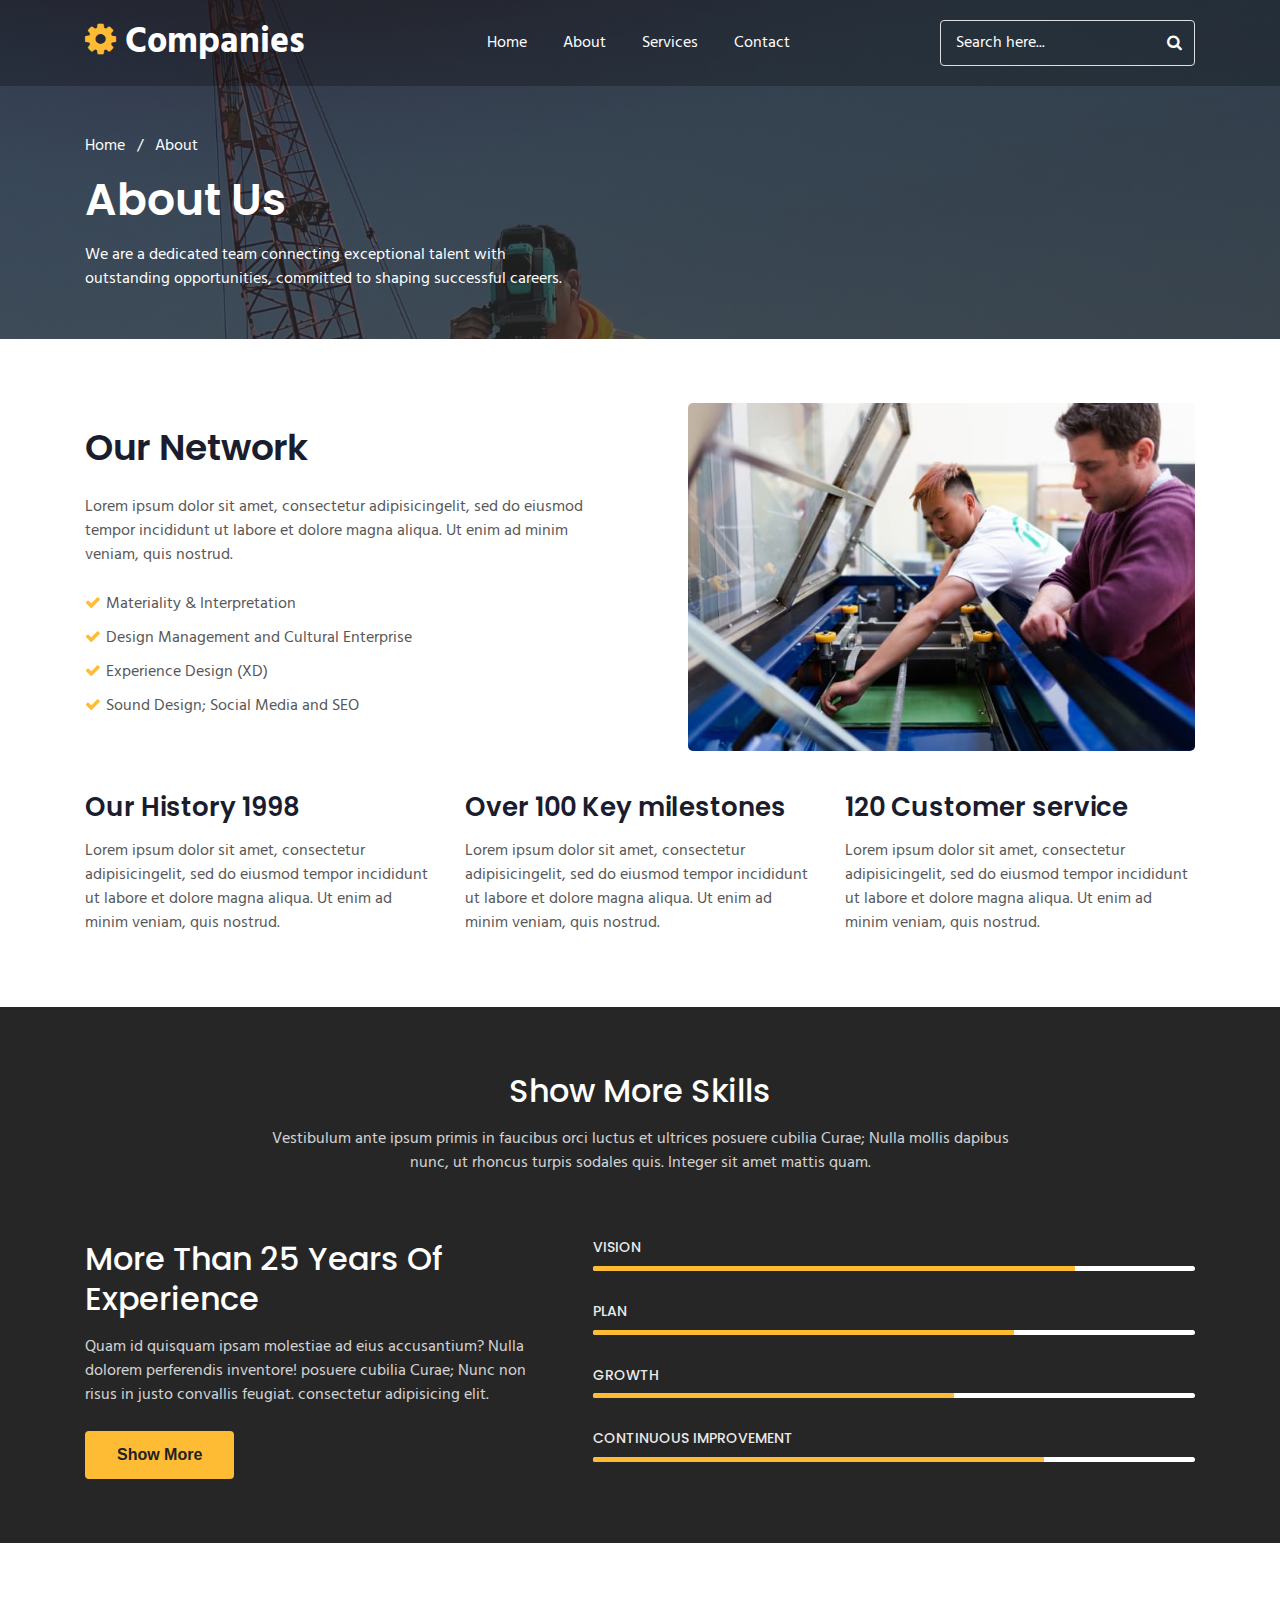
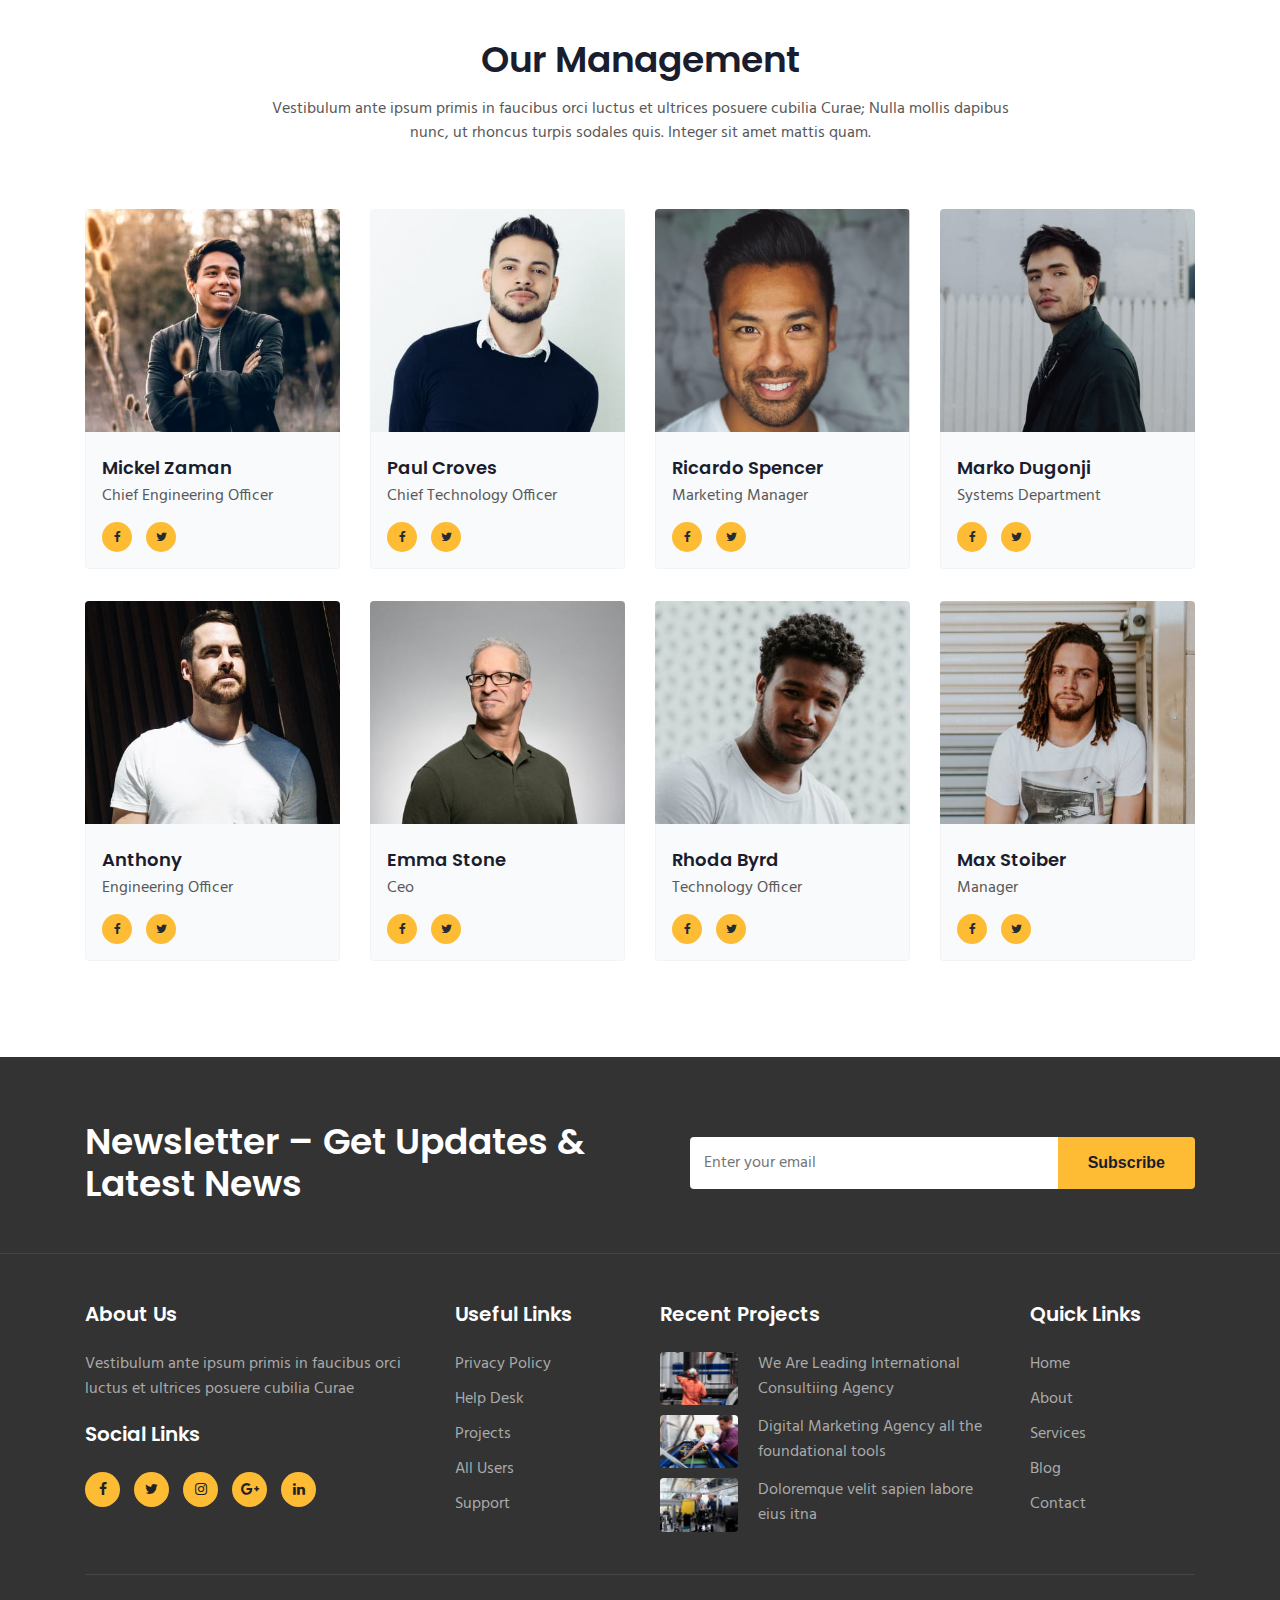
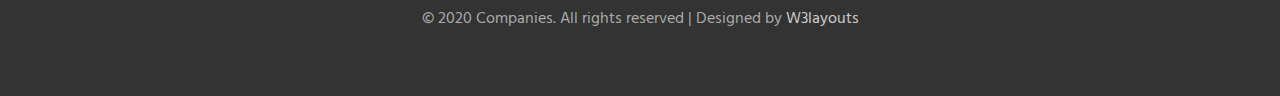
==== about.html @ 2302444b "Add files via upload" ====
<!doctype html>
<html lang="en">
  <head>
    <!-- Required meta tags -->
    <meta charset="utf-8">
    <meta name="viewport" content="width=device-width, initial-scale=1, shrink-to-fit=no">

    <title>Starline | About</title>
    <!-- web fonts -->
    <link href="//fonts.googleapis.com/css?family=Poppins:300,400,500,600,700,800,900&display=swap" rel="stylesheet">
    <link href="//fonts.googleapis.com/css?family=Hind&display=swap" rel="stylesheet">
    <!-- //web fonts -->
    <!-- Template CSS -->
    <link rel="stylesheet" href="assets/css/style-starter.css">
  </head>
  <body>

<section class="w3l-bootstrap-header">
  <nav class="navbar navbar-expand-lg navbar-light py-lg-3 py-2">
    <div class="container">
      <a class="navbar-brand" href="index.html"><span class="fa fa-cog"></span> Companies</a>
      <!-- if logo is image enable this   
    <a class="navbar-brand" href="#index.html">
        <img src="image-path" alt="Your logo" title="Your logo" style="height:35px;" />
    </a> -->
      <button class="navbar-toggler" type="button" data-toggle="collapse" data-target="#navbarSupportedContent"
        aria-controls="navbarSupportedContent" aria-expanded="false" aria-label="Toggle navigation">
        <span class="navbar-toggler-icon fa fa-bars"></span>
      </button>

      <div class="collapse navbar-collapse" id="navbarSupportedContent">
        <ul class="navbar-nav mx-auto">
          <li class="nav-item">
            <a class="nav-link" href="index.html">Home</a>
          </li>
          <li class="nav-item">
            <a class="nav-link" href="about.html">About</a>
          </li>
           <li class="nav-item">
            <a class="nav-link" href="services.html">Services</a>
          </li>
        
          <li class="nav-item">
            <a class="nav-link" href="contact.html">Contact</a>
          </li>
        </ul>
        <form action="#" class="form-inline position-relative my-2 my-lg-0">
          <input class="form-control search" type="search" placeholder="Search here..." aria-label="Search" required="">
          <button class="btn btn-search position-absolute" type="submit"><span class="fa fa-search" aria-hidden="true"></span></button>
        </form>
      </div>
    </div>
  </nav>
</section>
<section class="w3l-about-breadcrum">
  <div class="breadcrum-bg">
    <div class="container py-5">
      <p><a href="index.html">Home</a> &nbsp; / &nbsp; About</p>
      <h2 class="my-3">About Us</h2>
      <p>We are a dedicated team connecting exceptional talent with outstanding opportunities, committed to shaping successful careers.</p>
    </div>
  </div>
</section>
<!-- content-with-photo4 block -->
<section class="w3l-content-with-photo-4" id="about">
    <div id="content-with-photo4-block" class="pt-5"> 
        <div class="container py-md-3">
            <div class="cwp4-two row">
               
                <div class="cwp4-text col-lg-6">
                        <h3>Our network</h3>
                    <p>Lorem ipsum dolor sit amet, consectetur adipisicingelit, sed do eiusmod tempor incididunt ut labore et dolore magna aliqua. Ut enim ad minim veniam, quis nostrud.
                    </p>
                  
                    <ul class="cont-4">
                        <li><span class="fa fa-check"></span>Materiality & Interpretation</li>
                        <li><span class="fa fa-check"></span>Design Management and Cultural Enterprise </li>
                        <li><span class="fa fa-check"></span>Experience Design (XD)</li>
                        <li><span class="fa fa-check"></span>Sound Design; Social Media and SEO </li>
                    </ul>
                </div>
                <div class="cwp4-image col-lg-6 pl-lg-5 mt-lg-0 mt-5">
                    <img src="assets/images/g8.jpg" class="img-fluid" alt="" />
                </div>
            </div>
        </div>
    </div>
</section>
<!-- content-with-photo4 block -->
<section class="w3l-features-5">
	<!-- /features -->
		<div class="features py-4">
            <div class="container pb-5">
			
			<div class="fea-gd-vv row ">	
			   <div class="float-lt feature-gd col-lg-4 col-sm-6">	
					
					 <div class="icon-info">
						<h5>Our History 1998</h5>
						<p>Lorem ipsum dolor sit amet, consectetur adipisicingelit, sed do eiusmod tempor incididunt ut labore et dolore magna aliqua. Ut enim ad minim veniam, quis nostrud.
						</p>
					</div>
					 
				</div>	
				<div class="float-mid feature-gd col-lg-4 col-sm-6 mt-sm-0 mt-4">	
					
					 <div class="icon-info">
						<h5>Over 100 Key milestones</h5>
						<p>Lorem ipsum dolor sit amet, consectetur adipisicingelit, sed do eiusmod tempor incididunt ut labore et dolore magna aliqua. Ut enim ad minim veniam, quis nostrud.
						</p>
					</div>
			 </div> 
				<div class="float-rt feature-gd col-lg-4 col-sm-6 mt-lg-0 mt-4">	
					
					 <div class="icon-info">
						<h5>120 Customer service</h5>
						<p>Lorem ipsum dolor sit amet, consectetur adipisicingelit, sed do eiusmod tempor incididunt ut labore et dolore magna aliqua. Ut enim ad minim veniam, quis nostrud.
						</p>
					</div>
			 </div>	 
			 	
		</div>  
		 </div>
	   </div>
   <!-- //features -->
</section>
<section class="w3l-about ">
<div class="skills-bars py-5">
 <div class="container py-md-3">
  <div class="heading text-center mx-auto">
    <h3 class="head text-white">Show More Skills</h3>
    <p class="my-3 head text-white"> Vestibulum ante ipsum primis in faucibus orci luctus et ultrices posuere cubilia Curae;
      Nulla mollis dapibus nunc, ut rhoncus
      turpis sodales quis. Integer sit amet mattis quam.</p>
      
    </div>
<div class="row pt-3 mt-5">
    <div class="col-lg-5">
      <h3>More Than 25 Years Of Experience</h3>
      <p class="mt-3"> Quam id quisquam ipsam molestiae ad eius accusantium? Nulla dolorem perferendis inventore! posuere cubilia Curae; Nunc non risus in justo convallis feugiat. consectetur adipisicing elit. </p>
      <a class="btn btn-secondary btn-theme2 mt-4" href="services.html"> Show More </a>
    </div>
    <div class="col-lg-7 pl-lg-5 mt-5 mt-lg-0">
      <div class="skills-bar-grids mb-4 pb-2">
        <h4>VISION</h4>
        <div class="progress">
        <div class="progress-bar progress-bar-striped bg-color" role="progressbar" style="width: 80% ;height:.3rem;" aria-valuenow="50" aria-valuemin="0" aria-valuemax="100">
      </div>
    </div>
    </div>
    <div class="skills-bar-grids mb-4 pb-2">
      <h4>PLAN</h4>
      <div class="progress">
      <div class="progress-bar progress-bar-striped bg-color" role="progressbar" style="width: 70% ;height:.3rem;" aria-valuenow="50" aria-valuemin="0" aria-valuemax="100">
    </div>
  </div>
  </div>
  <div class="skills-bar-grids mb-4 pb-2">
    <h4>GROWTH</h4>
    <div class="progress">
    <div class="progress-bar progress-bar-striped bg-color" role="progressbar" style="width: 60% ;height:.3rem;" aria-valuenow="50" aria-valuemin="0" aria-valuemax="100">
  </div>
</div>
</div>
<div class="skills-bar-grids">
  <h4>CONTINUOUS IMPROVEMENT</h4>
  <div class="progress">
  <div class="progress-bar progress-bar-striped bg-color" role="progressbar" style="width: 75% ;height:.3rem;" aria-valuenow="50" aria-valuemin="0" aria-valuemax="100">
</div>
</div>
</div>
    </div>

 </div>
 </div>
</div>
 </section>
<!--/team-sec-->
	<section class="w3l-team-main">
		<div class="team py-5">
			<div class="container py-lg-5">
				<div class="heading text-center mx-auto">
					<h3 class="head">Our Management</h3>
					<p class="my-3 head"> Vestibulum ante ipsum primis in faucibus orci luctus et ultrices posuere cubilia Curae;
					  Nulla mollis dapibus nunc, ut rhoncus
					  turpis sodales quis. Integer sit amet mattis quam.</p>
					  
					</div>
					<div class="row team-row pt-3 mt-5">
							<div class="col-lg-3 col-sm-6 team-wrap">
									<div class="team-info">
										<div class="column position-relative">
											<a href="#url"><img src="assets/images/t1.jpg" alt="" class="img-fluid team-image" /></a>
										</div>
										<div class="column-btm">
											<h3 class="name-pos"><a href="#url">Mickel Zaman</a></h3>
											<p>Chief Engineering Officer</p>
											<div class="social">
												<a href="#facebook" class="facebook"><span class="fa fa-facebook" aria-hidden="true"></span></a>
												<a href="#twitter" class="twitter"><span class="fa fa-twitter" aria-hidden="true"></span></a>
											</div>
									</div>
								</div>
							</div>
							<!-- end team member -->
				
							<div class="col-lg-3 col-sm-6 team-wrap mt-sm-0 pt-sm-0 mt-4 pt-2">
			
									<div class="team-info">
											<div class="column position-relative">
												<a href="#url"><img src="assets/images/t2.jpg" alt="" class="img-fluid team-image" /></a>
											</div>
											<div class="column-btm">
												<h3 class="name-pos"><a href="#url">Paul Croves</a></h3>
												<p>Chief Technology Officer</p>
												<div class="social">
													<a href="#facebook" class="facebook"><span class="fa fa-facebook" aria-hidden="true"></span></a>
													<a href="#twitter" class="twitter"><span class="fa fa-twitter" aria-hidden="true"></span></a>
												</div>
										</div>
									</div>
							</div>
							<!-- end team member -->
				
							<div class="col-lg-3 col-sm-6 team-wrap mt-lg-0 pt-lg-0 mt-4 pt-2">
									<div class="team-info">
											<div class="column position-relative">
												<a href="#url"><img src="assets/images/t3.jpg" alt="" class="img-fluid team-image" /></a>
											</div>
											<div class="column-btm">
												<h3 class="name-pos"><a href="#url">Ricardo Spencer</a></h3>
												<p>Marketing Manager</p>
												<div class="social">
													<a href="#facebook" class="facebook"><span class="fa fa-facebook" aria-hidden="true"></span></a>
													<a href="#twitter" class="twitter"><span class="fa fa-twitter" aria-hidden="true"></span></a>
												</div>
										</div>
									</div>
								
							</div>
							<!-- end team member -->
							<!-- end team member -->
				
							<div class="col-lg-3 col-sm-6 team-wrap mt-lg-0 pt-lg-0 mt-4 pt-2">
			
									<div class="team-info">
											<div class="column position-relative">
												<a href="#url"><img src="assets/images/t4.jpg" alt="" class="img-fluid team-image" /></a>
											</div>
											<div class="column-btm">
												<h3 class="name-pos"><a href="#url">Marko Dugonji</a></h3>
												<p>Systems Department</p>
												<div class="social">
													<a href="#facebook" class="facebook"><span class="fa fa-facebook" aria-hidden="true"></span></a>
													<a href="#twitter" class="twitter"><span class="fa fa-twitter" aria-hidden="true"></span></a>
												</div>
										</div>
									</div>
							</div>
							<!-- end team member -->
							<div class="col-lg-3 col-sm-6 team-wrap mt-4 pt-2">
									<div class="team-info">
										<div class="column position-relative">
											<a href="#url"><img src="assets/images/t5.jpg" alt="" class="img-fluid team-image" /></a>
										</div>
										<div class="column-btm">
											<h3 class="name-pos"><a href="#url">Anthony</a></h3>
											<p>Engineering Officer</p>
											<div class="social">
												<a href="#facebook" class="facebook"><span class="fa fa-facebook" aria-hidden="true"></span></a>
												<a href="#twitter" class="twitter"><span class="fa fa-twitter" aria-hidden="true"></span></a>
											</div>
									</div>
								</div>
							</div>
							<!-- end team member -->
				
							<div class="col-lg-3 col-sm-6 team-wrap mt-4 pt-2">
			
									<div class="team-info">
											<div class="column position-relative">
												<a href="#url"><img src="assets/images/t6.jpg" alt="" class="img-fluid team-image" /></a>
											</div>
											<div class="column-btm">
												<h3 class="name-pos"><a href="#url">Emma Stone</a></h3>
												<p>Ceo</p>
												<div class="social">
													<a href="#facebook" class="facebook"><span class="fa fa-facebook" aria-hidden="true"></span></a>
													<a href="#twitter" class="twitter"><span class="fa fa-twitter" aria-hidden="true"></span></a>
												</div>
										</div>
									</div>
							</div>
							<!-- end team member -->
				
							<div class="col-lg-3 col-sm-6 team-wrap mt-4 pt-2">
									<div class="team-info">
											<div class="column position-relative">
												<a href="#url"><img src="assets/images/t7.jpg" alt="" class="img-fluid team-image" /></a>
											</div>
											<div class="column-btm">
												<h3 class="name-pos"><a href="#url">Rhoda Byrd</a></h3>
												<p>Technology Officer</p>
												<div class="social">
													<a href="#facebook" class="facebook"><span class="fa fa-facebook" aria-hidden="true"></span></a>
													<a href="#twitter" class="twitter"><span class="fa fa-twitter" aria-hidden="true"></span></a>
												</div>
										</div>
									</div>
								
							</div>
							<!-- end team member -->
							<!-- end team member -->
				
							<div class="col-lg-3 col-sm-6 team-wrap mt-4 pt-2">
			
									<div class="team-info">
											<div class="column position-relative">
												<a href="#url"><img src="assets/images/t8.jpg" alt="" class="img-fluid team-image" /></a>
											</div>
											<div class="column-btm">
												<h3 class="name-pos"><a href="#url">Max Stoiber</a></h3>
												<p>Manager</p>
												<div class="social">
													<a href="#facebook" class="facebook"><span class="fa fa-facebook" aria-hidden="true"></span></a>
													<a href="#twitter" class="twitter"><span class="fa fa-twitter" aria-hidden="true"></span></a>
												</div>
										</div>
									</div>
							</div>
							<!-- end team member -->
				</div>
			</div>
        </div>
	</section>
	<!--//team-sec-->
 
 <!-- grids block 5 -->
 <section class="w3l-footer-29-main" id="footer">
  <div class="footer-29">
    <div class="grids-forms-1 pb-5">
<div class="container">
  <div class="grids-forms">
      <div class="main-midd">
          <h4 class="title-head">Newsletter – Get Updates & Latest News</h4>
          
      </div>
      <div class="main-midd-2">
          <form action="#" method="post" class="rightside-form">
              <input type="email" name="email" placeholder="Enter your email">
              <button class="btn" type="submit">Subscribe</button>
          </form>
      </div>
    </div>
  </div>
  </div>
      <div class="container pt-5">
        
          <div class="d-grid grid-col-4 footer-top-29">
              <div class="footer-list-29 footer-1">
                  <h6 class="footer-title-29">About Us</h6>
                  <ul>
                     <p>Vestibulum ante ipsum primis in faucibus orci luctus et ultrices posuere cubilia Curae</p>
                  </ul>
                  <div class="main-social-footer-29">
                    <h6 class="footer-title-29">Social Links</h6>
                      <a href="#facebook" class="facebook"><span class="fa fa-facebook"></span></a>
                      <a href="#twitter" class="twitter"><span class="fa fa-twitter"></span></a>
                      <a href="#instagram" class="instagram"><span class="fa fa-instagram"></span></a>
                      <a href="#google-plus" class="google-plus"><span class="fa fa-google-plus"></span></a>
                      <a href="#linkedin" class="linkedin"><span class="fa fa-linkedin"></span></a>
                  </div>
              </div>
              <div class="footer-list-29 footer-2">
                  <ul>
                      <h6 class="footer-title-29">Useful Links</h6>
                      <li><a href="contact.html">Privacy Policy</a></li>
                      <li><a href="contact.html">Help Desk</a></li>
                      <li><a href="services.html">Projects</a></li>
                      <li><a href="contact.html">All Users</a></li>
                      <li><a href="contact.html">Support</a></li>
                  </ul>
              </div>
              <div class="footer-list-29 footer-3">
                  <div class="properties">
                      <h6 class="footer-title-29">Recent Projects</h6>
                      <a href="#"><img src="assets/images/g2.jpg" class="img-responsive" alt=""><p>We Are Leading International Consultiing Agency</p></a>
                      <a href="#"><img src="assets/images/g8.jpg" class="img-responsive" alt=""><p>Digital Marketing Agency all the foundational tools</p></a>
                      <a href="#"><img src="assets/images/g6.jpg" class="img-responsive" alt=""><p>Doloremque velit sapien labore eius itna</p></a>
                  </div>
              </div>
              <div class="footer-list-29 footer-4">
                  <ul>
                      <h6 class="footer-title-29">Quick Links</h6>
                      <li><a href="index.html">Home</a></li>
                      <li><a href="about.html">About</a></li>
                      <li><a href="services.html">Services</a></li>
                      <li><a href="#"> Blog</a></li>
                      <li><a href="contact.html">Contact</a></li>
                  </ul>
              </div>
          </div>
          <div class="bottom-copies text-center">
              <p class="copy-footer-29">© 2020 Companies. All rights reserved | Designed by <a href="https://w3layouts.com">W3layouts</a></p>
               
          </div>
      </div>
  </div>
   <!-- move top -->
  <button onclick="topFunction()" id="movetop" title="Go to top">
              <span class="fa fa-angle-up"></span>
                 </button>
                 <script>
                     // When the user scrolls down 20px from the top of the document, show the button
                     window.onscroll = function () {
                         scrollFunction()
                     };
              
                     function scrollFunction() {
                         if (document.body.scrollTop > 20 || document.documentElement.scrollTop > 20) {
                             document.getElementById("movetop").style.display = "block";
                         } else {
                             document.getElementById("movetop").style.display = "none";
                         }
                     }
              
                     // When the user clicks on the button, scroll to the top of the document
                     function topFunction() {
                         document.body.scrollTop = 0;
                         document.documentElement.scrollTop = 0;
                     }
                 </script>
                 <!-- /move top -->
</section>
<!-- // grids block 5 -->
<script src="assets/js/jquery-3.3.1.min.js"></script>
<!-- //footer-28 block -->
</section>

<script>
    $(function () {
      $('.navbar-toggler').click(function () {
        $('body').toggleClass('noscroll');
      })
    });
  </script>
  <!-- jQuery first, then Popper.js, then Bootstrap JS -->
  <script src="https://code.jquery.com/jquery-3.4.1.slim.min.js"
    integrity="sha384-J6qa4849blE2+poT4WnyKhv5vZF5SrPo0iEjwBvKU7imGFAV0wwj1yYfoRSJoZ+n" crossorigin="anonymous">
  </script>
  
  <script src="https://stackpath.bootstrapcdn.com/bootstrap/4.4.1/js/bootstrap.min.js"
    integrity="sha384-wfSDF2E50Y2D1uUdj0O3uMBJnjuUD4Ih7YwaYd1iqfktj0Uod8GCExl3Og8ifwB6" crossorigin="anonymous">
  </script>

<!-- Smooth scrolling -->

<script src="assets/js/owl.carousel.js"></script>

<!-- script for -->
<script>
  $(document).ready(function () {
    $('.owl-one').owlCarousel({
      loop: true,
      margin: 0,
      nav: true,
      responsiveClass: true,
      autoplay: false,
      autoplayTimeout: 5000,
      autoplaySpeed: 1000,
      autoplayHoverPause: false,
      responsive: {
        0: {
          items: 1,
          nav: false
        },
        480: {
          items: 1,
          nav: false
        },
        667: {
          items: 1,
          nav: true
        },
        1000: {
          items: 1,
          nav: true
        }
      }
    })
  })
</script>
<!-- //script -->
<script src="assets/js/smartphoto.js"></script>
<script>
  document.addEventListener('DOMContentLoaded', function () {
    const sm = new SmartPhoto(".js-img-viwer", {
      showAnimation: false
    });
    // sm.destroy();
  });
</script>
</body>

</html>
<!-- // grids block 5 -->
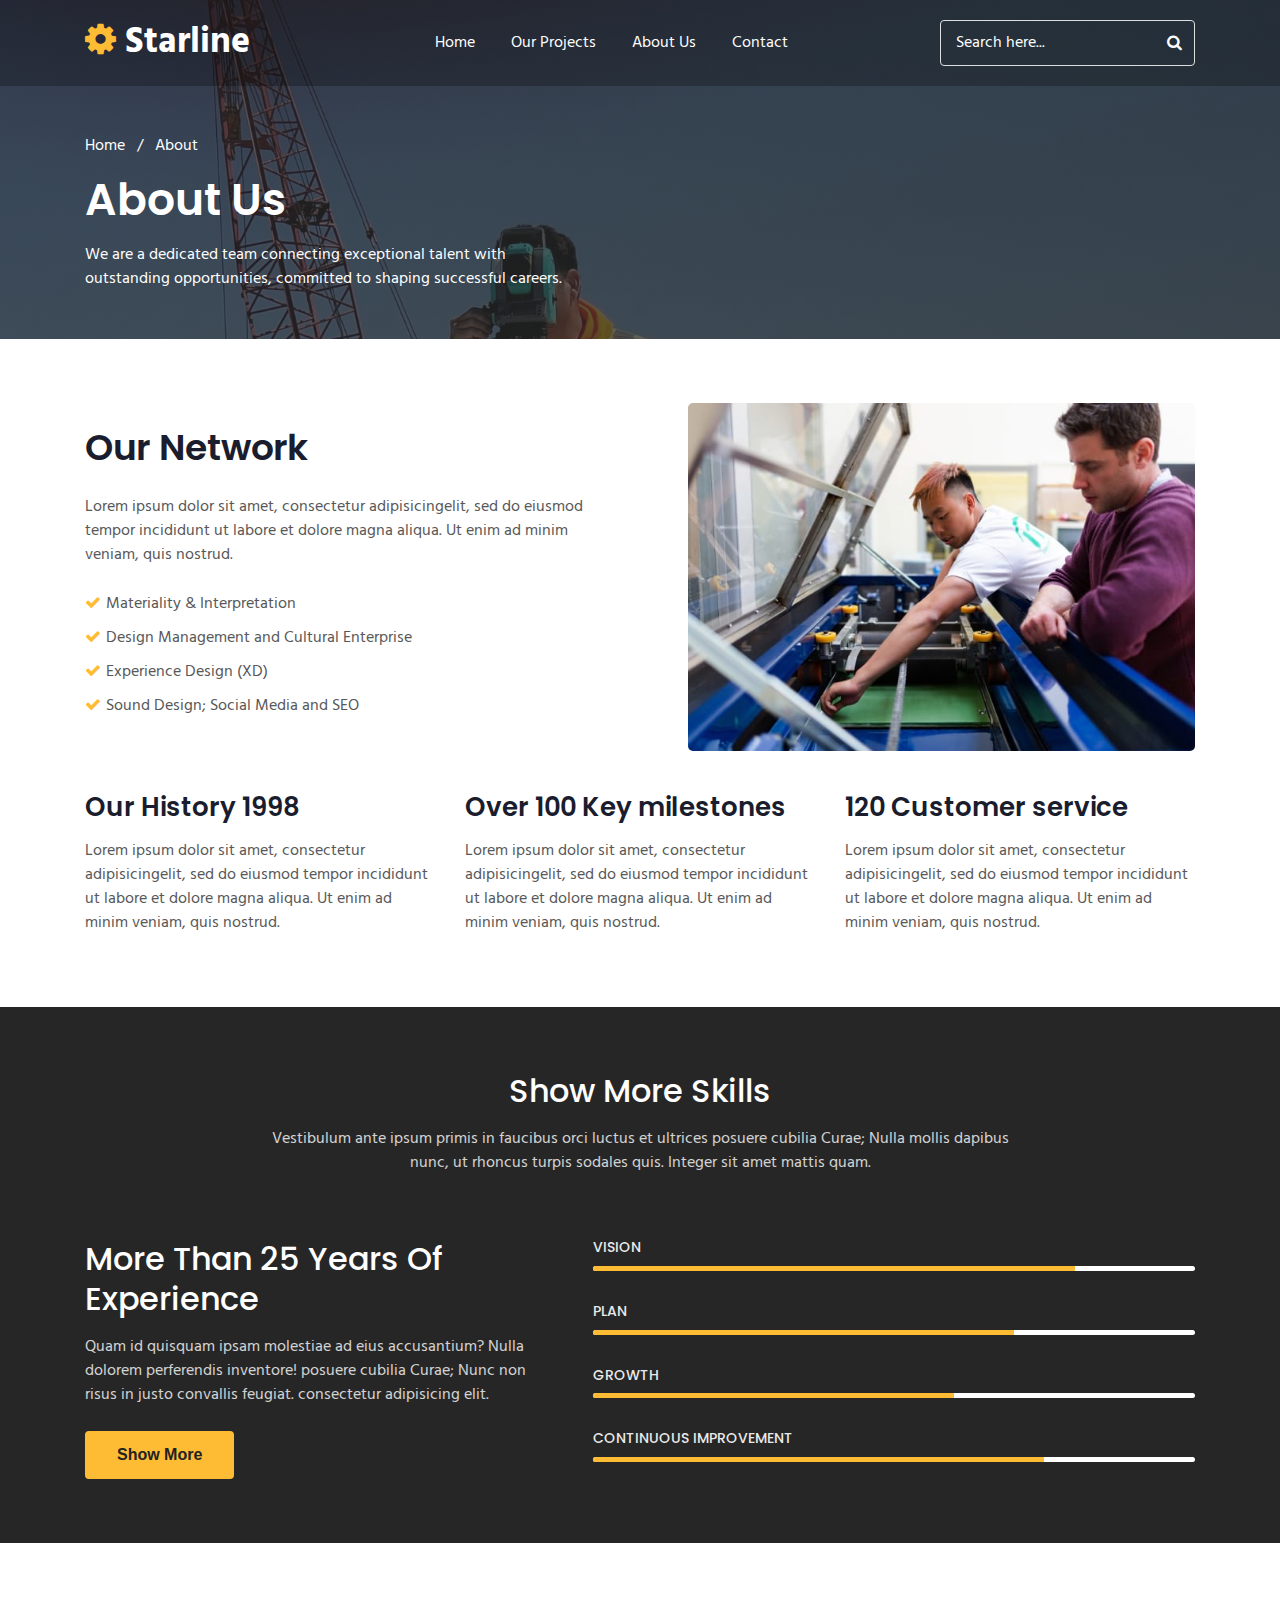
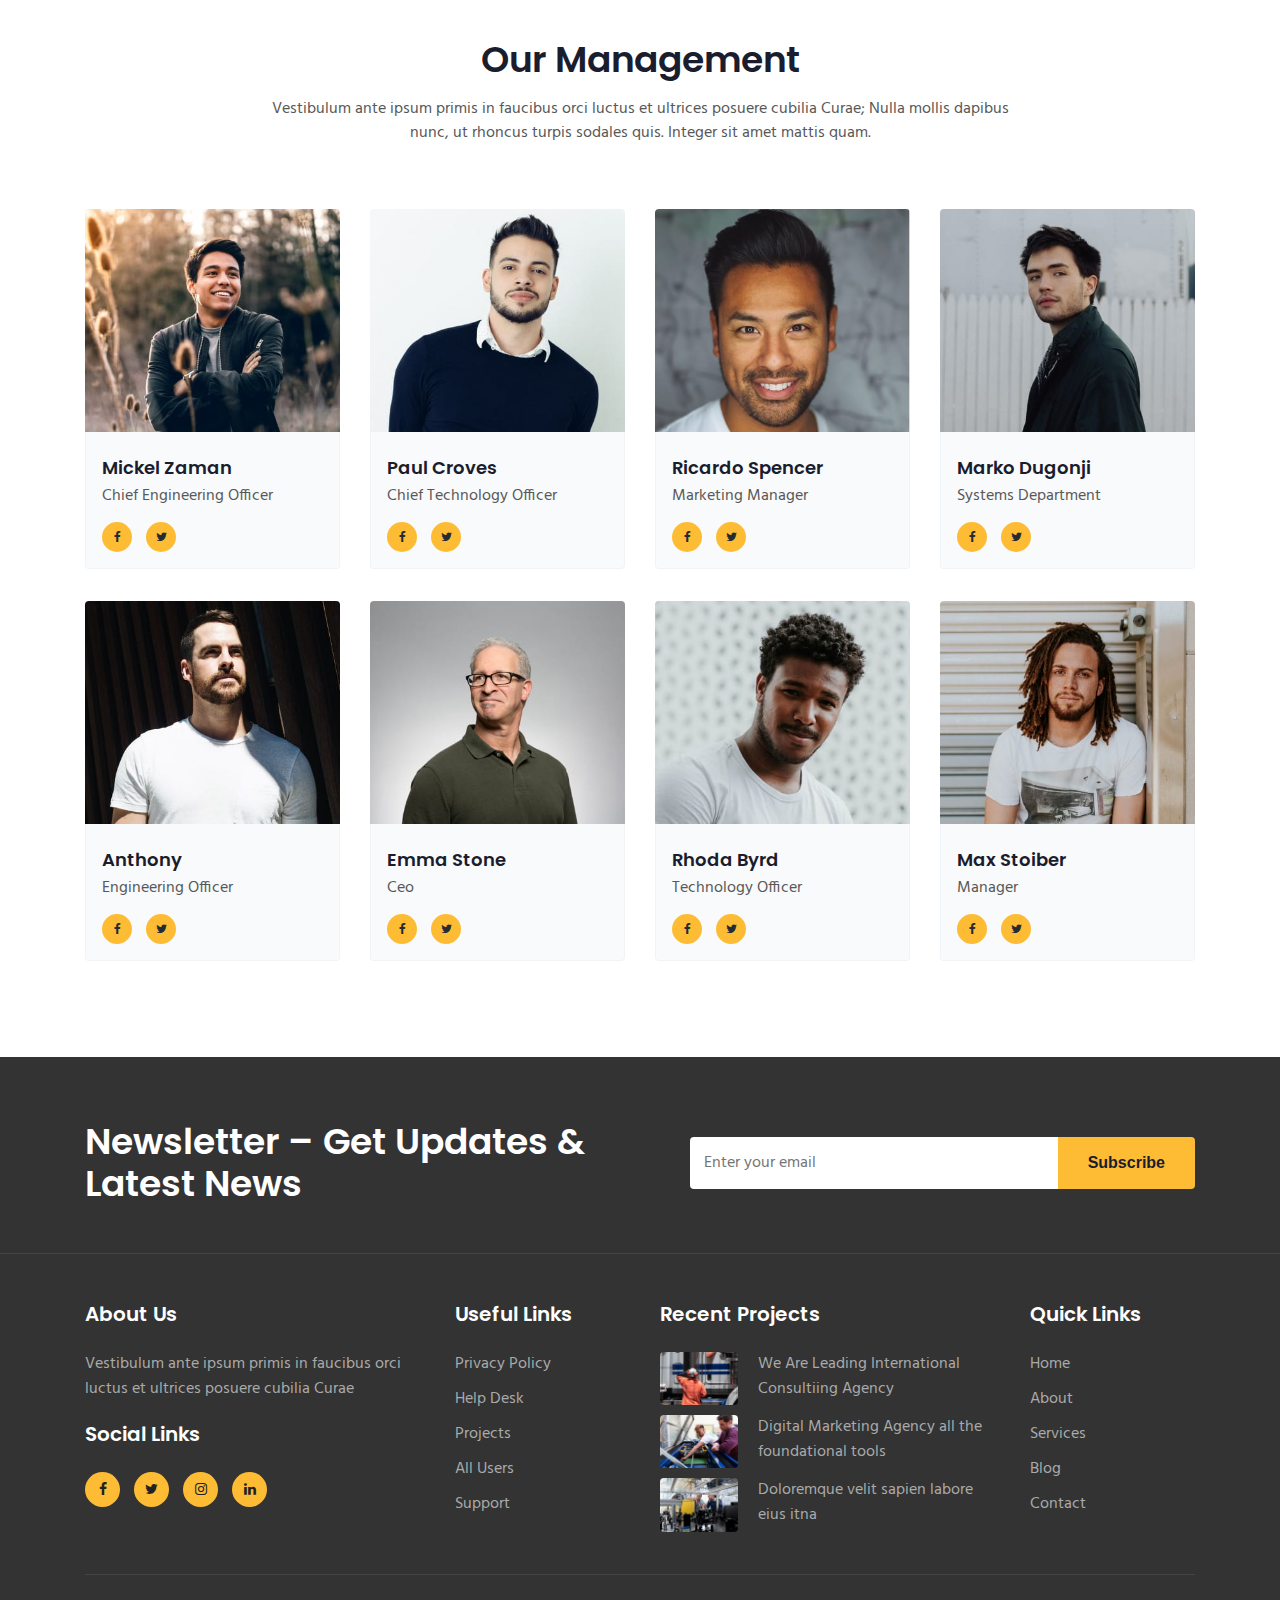
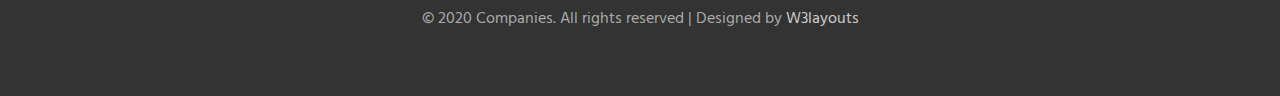
==== commit e3d6e081: "Add files via upload" ====
--- a/about.html
+++ b/about.html
@@ -5,7 +5,7 @@
     <meta charset="utf-8">
     <meta name="viewport" content="width=device-width, initial-scale=1, shrink-to-fit=no">
 
-    <title>Starline | About</title>
+    <title>Starline | About Us</title>
     <!-- web fonts -->
     <link href="//fonts.googleapis.com/css?family=Poppins:300,400,500,600,700,800,900&display=swap" rel="stylesheet">
     <link href="//fonts.googleapis.com/css?family=Hind&display=swap" rel="stylesheet">
@@ -18,7 +18,7 @@
 <section class="w3l-bootstrap-header">
   <nav class="navbar navbar-expand-lg navbar-light py-lg-3 py-2">
     <div class="container">
-      <a class="navbar-brand" href="index.html"><span class="fa fa-cog"></span> Companies</a>
+      <a class="navbar-brand" href="index.html"><span class="fa fa-cog"></span> Starline</a>
       <!-- if logo is image enable this   
     <a class="navbar-brand" href="#index.html">
         <img src="image-path" alt="Your logo" title="Your logo" style="height:35px;" />
@@ -34,10 +34,10 @@
             <a class="nav-link" href="index.html">Home</a>
           </li>
           <li class="nav-item">
-            <a class="nav-link" href="about.html">About</a>
+            <a class="nav-link" href="services.html">Our Projects</a>
           </li>
            <li class="nav-item">
-            <a class="nav-link" href="services.html">Services</a>
+            <a class="nav-link" href="about.html">About Us</a>
           </li>
         
           <li class="nav-item">
@@ -366,8 +366,7 @@
                     <h6 class="footer-title-29">Social Links</h6>
                       <a href="#facebook" class="facebook"><span class="fa fa-facebook"></span></a>
                       <a href="#twitter" class="twitter"><span class="fa fa-twitter"></span></a>
-                      <a href="#instagram" class="instagram"><span class="fa fa-instagram"></span></a>
-                      <a href="#google-plus" class="google-plus"><span class="fa fa-google-plus"></span></a>
+                      <a href="#instagram" class="instagram"><span class="fa fa-instagram"></span></a>                
                       <a href="#linkedin" class="linkedin"><span class="fa fa-linkedin"></span></a>
                   </div>
               </div>
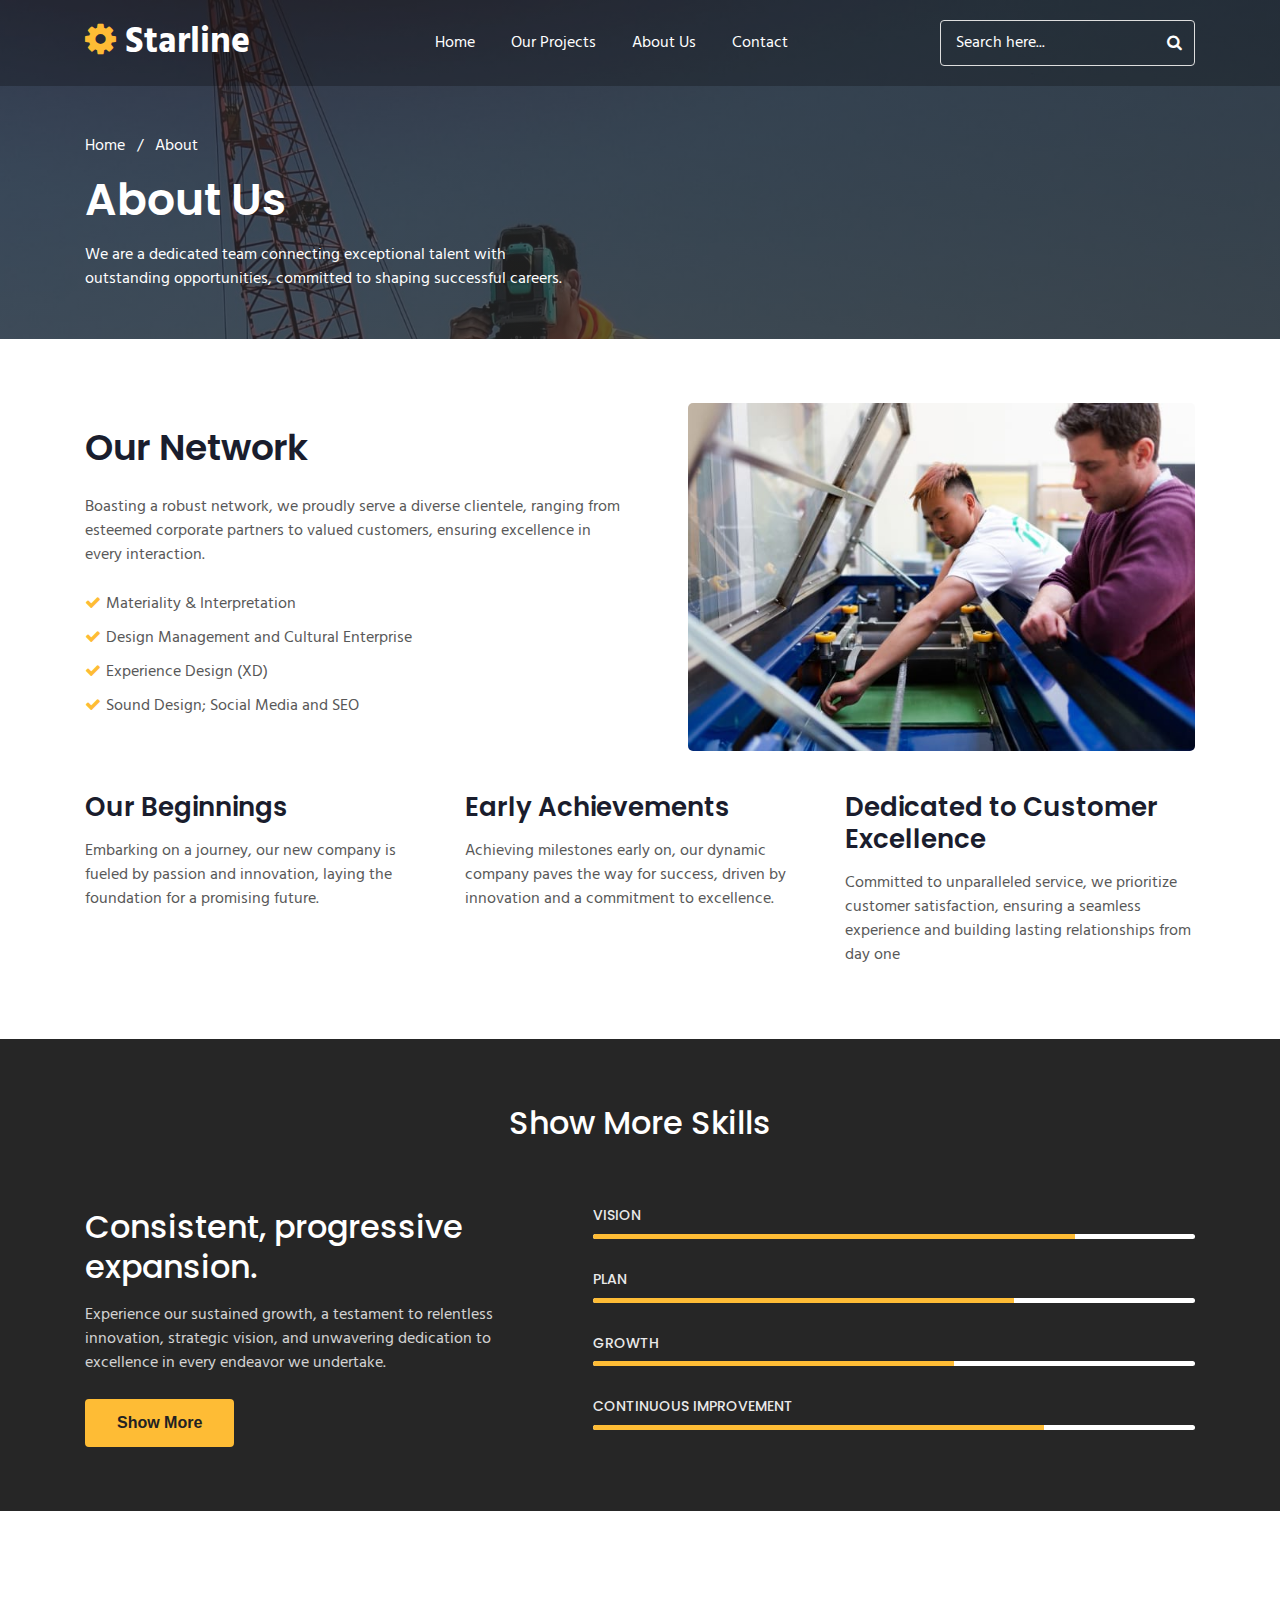
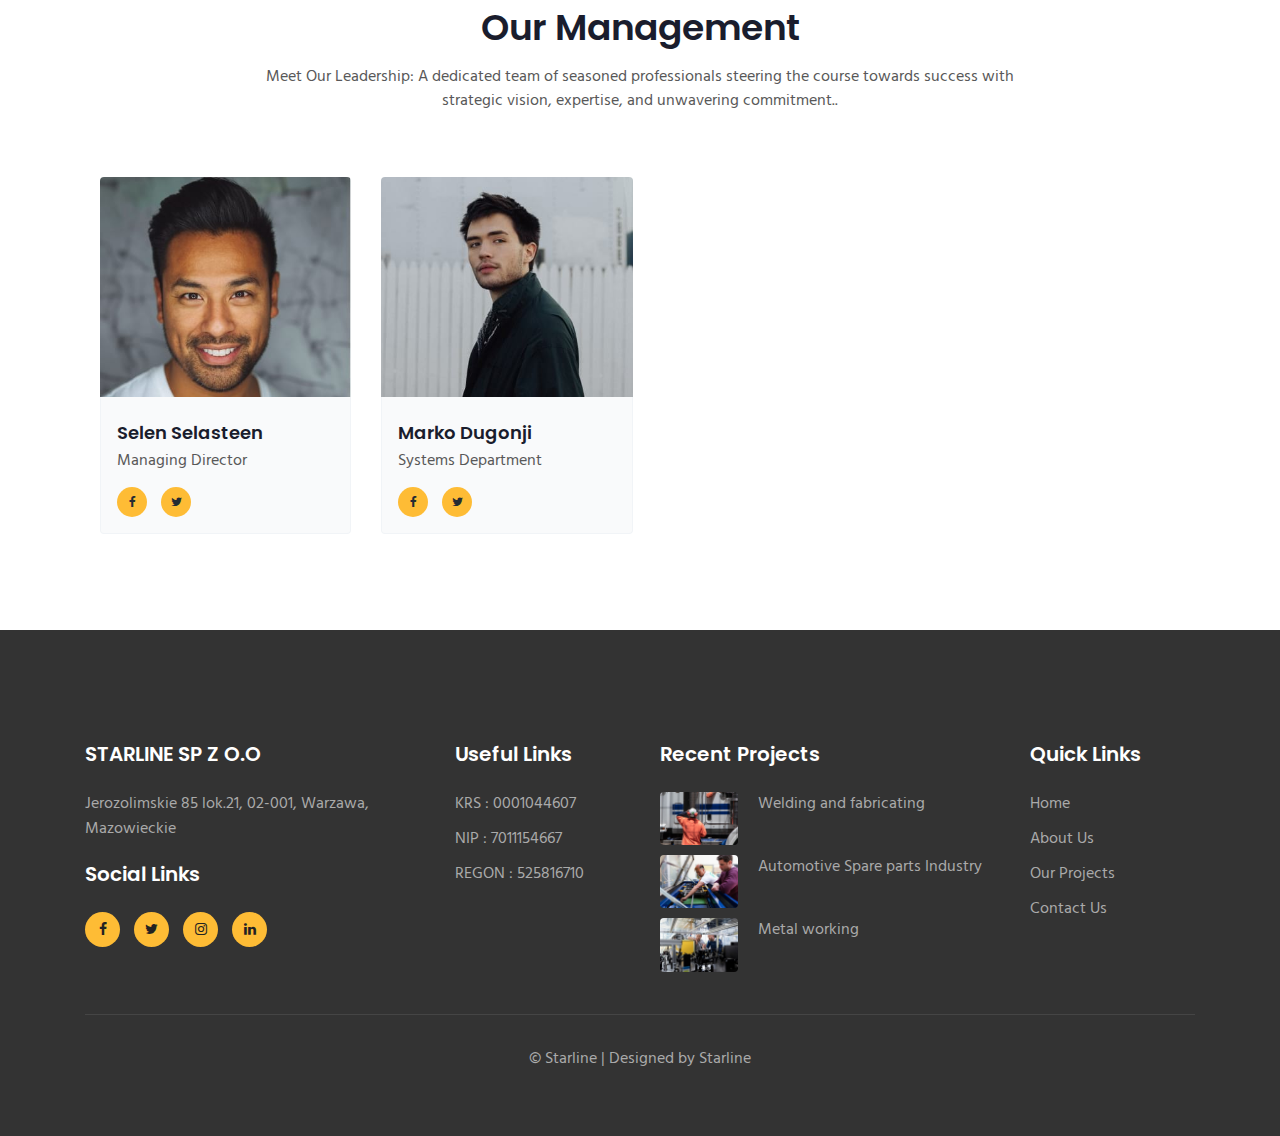
==== commit 3e30052e: "Add files via upload" ====
--- a/about.html
+++ b/about.html
@@ -15,491 +15,384 @@
   </head>
   <body>
 
-<section class="w3l-bootstrap-header">
-  <nav class="navbar navbar-expand-lg navbar-light py-lg-3 py-2">
-    <div class="container">
-      <a class="navbar-brand" href="index.html"><span class="fa fa-cog"></span> Starline</a>
-      <!-- if logo is image enable this   
-    <a class="navbar-brand" href="#index.html">
-        <img src="image-path" alt="Your logo" title="Your logo" style="height:35px;" />
-    </a> -->
-      <button class="navbar-toggler" type="button" data-toggle="collapse" data-target="#navbarSupportedContent"
-        aria-controls="navbarSupportedContent" aria-expanded="false" aria-label="Toggle navigation">
-        <span class="navbar-toggler-icon fa fa-bars"></span>
-      </button>
-
-      <div class="collapse navbar-collapse" id="navbarSupportedContent">
-        <ul class="navbar-nav mx-auto">
-          <li class="nav-item">
-            <a class="nav-link" href="index.html">Home</a>
-          </li>
-          <li class="nav-item">
-            <a class="nav-link" href="services.html">Our Projects</a>
-          </li>
-           <li class="nav-item">
-            <a class="nav-link" href="about.html">About Us</a>
-          </li>
-        
-          <li class="nav-item">
-            <a class="nav-link" href="contact.html">Contact</a>
-          </li>
-        </ul>
-        <form action="#" class="form-inline position-relative my-2 my-lg-0">
-          <input class="form-control search" type="search" placeholder="Search here..." aria-label="Search" required="">
-          <button class="btn btn-search position-absolute" type="submit"><span class="fa fa-search" aria-hidden="true"></span></button>
-        </form>
-      </div>
-    </div>
-  </nav>
-</section>
-<section class="w3l-about-breadcrum">
-  <div class="breadcrum-bg">
-    <div class="container py-5">
-      <p><a href="index.html">Home</a> &nbsp; / &nbsp; About</p>
-      <h2 class="my-3">About Us</h2>
-      <p>We are a dedicated team connecting exceptional talent with outstanding opportunities, committed to shaping successful careers.</p>
-    </div>
-  </div>
-</section>
-<!-- content-with-photo4 block -->
-<section class="w3l-content-with-photo-4" id="about">
-    <div id="content-with-photo4-block" class="pt-5"> 
-        <div class="container py-md-3">
-            <div class="cwp4-two row">
-               
-                <div class="cwp4-text col-lg-6">
-                        <h3>Our network</h3>
-                    <p>Lorem ipsum dolor sit amet, consectetur adipisicingelit, sed do eiusmod tempor incididunt ut labore et dolore magna aliqua. Ut enim ad minim veniam, quis nostrud.
-                    </p>
-                  
-                    <ul class="cont-4">
-                        <li><span class="fa fa-check"></span>Materiality & Interpretation</li>
-                        <li><span class="fa fa-check"></span>Design Management and Cultural Enterprise </li>
-                        <li><span class="fa fa-check"></span>Experience Design (XD)</li>
-                        <li><span class="fa fa-check"></span>Sound Design; Social Media and SEO </li>
-                    </ul>
-                </div>
-                <div class="cwp4-image col-lg-6 pl-lg-5 mt-lg-0 mt-5">
-                    <img src="assets/images/g8.jpg" class="img-fluid" alt="" />
-                </div>
-            </div>
-        </div>
-    </div>
-</section>
-<!-- content-with-photo4 block -->
-<section class="w3l-features-5">
-	<!-- /features -->
-		<div class="features py-4">
-            <div class="container pb-5">
-			
-			<div class="fea-gd-vv row ">	
-			   <div class="float-lt feature-gd col-lg-4 col-sm-6">	
-					
-					 <div class="icon-info">
-						<h5>Our History 1998</h5>
-						<p>Lorem ipsum dolor sit amet, consectetur adipisicingelit, sed do eiusmod tempor incididunt ut labore et dolore magna aliqua. Ut enim ad minim veniam, quis nostrud.
-						</p>
-					</div>
-					 
-				</div>	
-				<div class="float-mid feature-gd col-lg-4 col-sm-6 mt-sm-0 mt-4">	
-					
-					 <div class="icon-info">
-						<h5>Over 100 Key milestones</h5>
-						<p>Lorem ipsum dolor sit amet, consectetur adipisicingelit, sed do eiusmod tempor incididunt ut labore et dolore magna aliqua. Ut enim ad minim veniam, quis nostrud.
-						</p>
-					</div>
-			 </div> 
-				<div class="float-rt feature-gd col-lg-4 col-sm-6 mt-lg-0 mt-4">	
-					
-					 <div class="icon-info">
-						<h5>120 Customer service</h5>
-						<p>Lorem ipsum dolor sit amet, consectetur adipisicingelit, sed do eiusmod tempor incididunt ut labore et dolore magna aliqua. Ut enim ad minim veniam, quis nostrud.
-						</p>
-					</div>
-			 </div>	 
-			 	
-		</div>  
-		 </div>
-	   </div>
-   <!-- //features -->
-</section>
-<section class="w3l-about ">
-<div class="skills-bars py-5">
- <div class="container py-md-3">
-  <div class="heading text-center mx-auto">
-    <h3 class="head text-white">Show More Skills</h3>
-    <p class="my-3 head text-white"> Vestibulum ante ipsum primis in faucibus orci luctus et ultrices posuere cubilia Curae;
-      Nulla mollis dapibus nunc, ut rhoncus
-      turpis sodales quis. Integer sit amet mattis quam.</p>
-      
-    </div>
-<div class="row pt-3 mt-5">
-    <div class="col-lg-5">
-      <h3>More Than 25 Years Of Experience</h3>
-      <p class="mt-3"> Quam id quisquam ipsam molestiae ad eius accusantium? Nulla dolorem perferendis inventore! posuere cubilia Curae; Nunc non risus in justo convallis feugiat. consectetur adipisicing elit. </p>
-      <a class="btn btn-secondary btn-theme2 mt-4" href="services.html"> Show More </a>
-    </div>
-    <div class="col-lg-7 pl-lg-5 mt-5 mt-lg-0">
-      <div class="skills-bar-grids mb-4 pb-2">
-        <h4>VISION</h4>
-        <div class="progress">
-        <div class="progress-bar progress-bar-striped bg-color" role="progressbar" style="width: 80% ;height:.3rem;" aria-valuenow="50" aria-valuemin="0" aria-valuemax="100">
-      </div>
-    </div>
-    </div>
-    <div class="skills-bar-grids mb-4 pb-2">
-      <h4>PLAN</h4>
-      <div class="progress">
-      <div class="progress-bar progress-bar-striped bg-color" role="progressbar" style="width: 70% ;height:.3rem;" aria-valuenow="50" aria-valuemin="0" aria-valuemax="100">
-    </div>
-  </div>
-  </div>
-  <div class="skills-bar-grids mb-4 pb-2">
-    <h4>GROWTH</h4>
-    <div class="progress">
-    <div class="progress-bar progress-bar-striped bg-color" role="progressbar" style="width: 60% ;height:.3rem;" aria-valuenow="50" aria-valuemin="0" aria-valuemax="100">
-  </div>
-</div>
-</div>
-<div class="skills-bar-grids">
-  <h4>CONTINUOUS IMPROVEMENT</h4>
-  <div class="progress">
-  <div class="progress-bar progress-bar-striped bg-color" role="progressbar" style="width: 75% ;height:.3rem;" aria-valuenow="50" aria-valuemin="0" aria-valuemax="100">
-</div>
-</div>
-</div>
-    </div>
-
- </div>
- </div>
-</div>
- </section>
-<!--/team-sec-->
-	<section class="w3l-team-main">
-		<div class="team py-5">
-			<div class="container py-lg-5">
-				<div class="heading text-center mx-auto">
-					<h3 class="head">Our Management</h3>
-					<p class="my-3 head"> Vestibulum ante ipsum primis in faucibus orci luctus et ultrices posuere cubilia Curae;
-					  Nulla mollis dapibus nunc, ut rhoncus
-					  turpis sodales quis. Integer sit amet mattis quam.</p>
-					  
-					</div>
-					<div class="row team-row pt-3 mt-5">
-							<div class="col-lg-3 col-sm-6 team-wrap">
-									<div class="team-info">
-										<div class="column position-relative">
-											<a href="#url"><img src="assets/images/t1.jpg" alt="" class="img-fluid team-image" /></a>
-										</div>
-										<div class="column-btm">
-											<h3 class="name-pos"><a href="#url">Mickel Zaman</a></h3>
-											<p>Chief Engineering Officer</p>
-											<div class="social">
-												<a href="#facebook" class="facebook"><span class="fa fa-facebook" aria-hidden="true"></span></a>
-												<a href="#twitter" class="twitter"><span class="fa fa-twitter" aria-hidden="true"></span></a>
-											</div>
-									</div>
-								</div>
-							</div>
-							<!-- end team member -->
-				
-							<div class="col-lg-3 col-sm-6 team-wrap mt-sm-0 pt-sm-0 mt-4 pt-2">
-			
-									<div class="team-info">
-											<div class="column position-relative">
-												<a href="#url"><img src="assets/images/t2.jpg" alt="" class="img-fluid team-image" /></a>
-											</div>
-											<div class="column-btm">
-												<h3 class="name-pos"><a href="#url">Paul Croves</a></h3>
-												<p>Chief Technology Officer</p>
-												<div class="social">
-													<a href="#facebook" class="facebook"><span class="fa fa-facebook" aria-hidden="true"></span></a>
-													<a href="#twitter" class="twitter"><span class="fa fa-twitter" aria-hidden="true"></span></a>
-												</div>
-										</div>
-									</div>
-							</div>
-							<!-- end team member -->
-				
-							<div class="col-lg-3 col-sm-6 team-wrap mt-lg-0 pt-lg-0 mt-4 pt-2">
-									<div class="team-info">
-											<div class="column position-relative">
-												<a href="#url"><img src="assets/images/t3.jpg" alt="" class="img-fluid team-image" /></a>
-											</div>
-											<div class="column-btm">
-												<h3 class="name-pos"><a href="#url">Ricardo Spencer</a></h3>
-												<p>Marketing Manager</p>
-												<div class="social">
-													<a href="#facebook" class="facebook"><span class="fa fa-facebook" aria-hidden="true"></span></a>
-													<a href="#twitter" class="twitter"><span class="fa fa-twitter" aria-hidden="true"></span></a>
-												</div>
-										</div>
-									</div>
-								
-							</div>
-							<!-- end team member -->
-							<!-- end team member -->
-				
-							<div class="col-lg-3 col-sm-6 team-wrap mt-lg-0 pt-lg-0 mt-4 pt-2">
-			
-									<div class="team-info">
-											<div class="column position-relative">
-												<a href="#url"><img src="assets/images/t4.jpg" alt="" class="img-fluid team-image" /></a>
-											</div>
-											<div class="column-btm">
-												<h3 class="name-pos"><a href="#url">Marko Dugonji</a></h3>
-												<p>Systems Department</p>
-												<div class="social">
-													<a href="#facebook" class="facebook"><span class="fa fa-facebook" aria-hidden="true"></span></a>
-													<a href="#twitter" class="twitter"><span class="fa fa-twitter" aria-hidden="true"></span></a>
-												</div>
-										</div>
-									</div>
-							</div>
-							<!-- end team member -->
-							<div class="col-lg-3 col-sm-6 team-wrap mt-4 pt-2">
-									<div class="team-info">
-										<div class="column position-relative">
-											<a href="#url"><img src="assets/images/t5.jpg" alt="" class="img-fluid team-image" /></a>
-										</div>
-										<div class="column-btm">
-											<h3 class="name-pos"><a href="#url">Anthony</a></h3>
-											<p>Engineering Officer</p>
-											<div class="social">
-												<a href="#facebook" class="facebook"><span class="fa fa-facebook" aria-hidden="true"></span></a>
-												<a href="#twitter" class="twitter"><span class="fa fa-twitter" aria-hidden="true"></span></a>
-											</div>
-									</div>
-								</div>
-							</div>
-							<!-- end team member -->
-				
-							<div class="col-lg-3 col-sm-6 team-wrap mt-4 pt-2">
-			
-									<div class="team-info">
-											<div class="column position-relative">
-												<a href="#url"><img src="assets/images/t6.jpg" alt="" class="img-fluid team-image" /></a>
-											</div>
-											<div class="column-btm">
-												<h3 class="name-pos"><a href="#url">Emma Stone</a></h3>
-												<p>Ceo</p>
-												<div class="social">
-													<a href="#facebook" class="facebook"><span class="fa fa-facebook" aria-hidden="true"></span></a>
-													<a href="#twitter" class="twitter"><span class="fa fa-twitter" aria-hidden="true"></span></a>
-												</div>
-										</div>
-									</div>
-							</div>
-							<!-- end team member -->
-				
-							<div class="col-lg-3 col-sm-6 team-wrap mt-4 pt-2">
-									<div class="team-info">
-											<div class="column position-relative">
-												<a href="#url"><img src="assets/images/t7.jpg" alt="" class="img-fluid team-image" /></a>
-											</div>
-											<div class="column-btm">
-												<h3 class="name-pos"><a href="#url">Rhoda Byrd</a></h3>
-												<p>Technology Officer</p>
-												<div class="social">
-													<a href="#facebook" class="facebook"><span class="fa fa-facebook" aria-hidden="true"></span></a>
-													<a href="#twitter" class="twitter"><span class="fa fa-twitter" aria-hidden="true"></span></a>
-												</div>
-										</div>
-									</div>
-								
-							</div>
-							<!-- end team member -->
-							<!-- end team member -->
-				
-							<div class="col-lg-3 col-sm-6 team-wrap mt-4 pt-2">
-			
-									<div class="team-info">
-											<div class="column position-relative">
-												<a href="#url"><img src="assets/images/t8.jpg" alt="" class="img-fluid team-image" /></a>
-											</div>
-											<div class="column-btm">
-												<h3 class="name-pos"><a href="#url">Max Stoiber</a></h3>
-												<p>Manager</p>
-												<div class="social">
-													<a href="#facebook" class="facebook"><span class="fa fa-facebook" aria-hidden="true"></span></a>
-													<a href="#twitter" class="twitter"><span class="fa fa-twitter" aria-hidden="true"></span></a>
-												</div>
-										</div>
-									</div>
-							</div>
-							<!-- end team member -->
-				</div>
-			</div>
-        </div>
-	</section>
-	<!--//team-sec-->
- 
- <!-- grids block 5 -->
- <section class="w3l-footer-29-main" id="footer">
-  <div class="footer-29">
-    <div class="grids-forms-1 pb-5">
-<div class="container">
-  <div class="grids-forms">
-      <div class="main-midd">
-          <h4 class="title-head">Newsletter – Get Updates & Latest News</h4>
-          
-      </div>
-      <div class="main-midd-2">
-          <form action="#" method="post" class="rightside-form">
-              <input type="email" name="email" placeholder="Enter your email">
-              <button class="btn" type="submit">Subscribe</button>
-          </form>
-      </div>
-    </div>
-  </div>
-  </div>
-      <div class="container pt-5">
-        
-          <div class="d-grid grid-col-4 footer-top-29">
-              <div class="footer-list-29 footer-1">
-                  <h6 class="footer-title-29">About Us</h6>
-                  <ul>
-                     <p>Vestibulum ante ipsum primis in faucibus orci luctus et ultrices posuere cubilia Curae</p>
-                  </ul>
-                  <div class="main-social-footer-29">
-                    <h6 class="footer-title-29">Social Links</h6>
-                      <a href="#facebook" class="facebook"><span class="fa fa-facebook"></span></a>
-                      <a href="#twitter" class="twitter"><span class="fa fa-twitter"></span></a>
-                      <a href="#instagram" class="instagram"><span class="fa fa-instagram"></span></a>                
-                      <a href="#linkedin" class="linkedin"><span class="fa fa-linkedin"></span></a>
-                  </div>
-              </div>
-              <div class="footer-list-29 footer-2">
-                  <ul>
-                      <h6 class="footer-title-29">Useful Links</h6>
-                      <li><a href="contact.html">Privacy Policy</a></li>
-                      <li><a href="contact.html">Help Desk</a></li>
-                      <li><a href="services.html">Projects</a></li>
-                      <li><a href="contact.html">All Users</a></li>
-                      <li><a href="contact.html">Support</a></li>
-                  </ul>
-              </div>
-              <div class="footer-list-29 footer-3">
-                  <div class="properties">
-                      <h6 class="footer-title-29">Recent Projects</h6>
-                      <a href="#"><img src="assets/images/g2.jpg" class="img-responsive" alt=""><p>We Are Leading International Consultiing Agency</p></a>
-                      <a href="#"><img src="assets/images/g8.jpg" class="img-responsive" alt=""><p>Digital Marketing Agency all the foundational tools</p></a>
-                      <a href="#"><img src="assets/images/g6.jpg" class="img-responsive" alt=""><p>Doloremque velit sapien labore eius itna</p></a>
-                  </div>
-              </div>
-              <div class="footer-list-29 footer-4">
-                  <ul>
-                      <h6 class="footer-title-29">Quick Links</h6>
-                      <li><a href="index.html">Home</a></li>
-                      <li><a href="about.html">About</a></li>
-                      <li><a href="services.html">Services</a></li>
-                      <li><a href="#"> Blog</a></li>
-                      <li><a href="contact.html">Contact</a></li>
-                  </ul>
-              </div>
-          </div>
-          <div class="bottom-copies text-center">
-              <p class="copy-footer-29">© 2020 Companies. All rights reserved | Designed by <a href="https://w3layouts.com">W3layouts</a></p>
-               
-          </div>
-      </div>
-  </div>
-   <!-- move top -->
-  <button onclick="topFunction()" id="movetop" title="Go to top">
-              <span class="fa fa-angle-up"></span>
-                 </button>
-                 <script>
-                     // When the user scrolls down 20px from the top of the document, show the button
-                     window.onscroll = function () {
-                         scrollFunction()
-                     };
-              
-                     function scrollFunction() {
-                         if (document.body.scrollTop > 20 || document.documentElement.scrollTop > 20) {
-                             document.getElementById("movetop").style.display = "block";
-                         } else {
-                             document.getElementById("movetop").style.display = "none";
-                         }
-                     }
-              
-                     // When the user clicks on the button, scroll to the top of the document
-                     function topFunction() {
-                         document.body.scrollTop = 0;
-                         document.documentElement.scrollTop = 0;
-                     }
-                 </script>
-                 <!-- /move top -->
-</section>
-<!-- // grids block 5 -->
-<script src="assets/js/jquery-3.3.1.min.js"></script>
-<!-- //footer-28 block -->
-</section>
-
-<script>
-    $(function () {
-      $('.navbar-toggler').click(function () {
-        $('body').toggleClass('noscroll');
-      })
-    });
-  </script>
-  <!-- jQuery first, then Popper.js, then Bootstrap JS -->
-  <script src="https://code.jquery.com/jquery-3.4.1.slim.min.js"
-    integrity="sha384-J6qa4849blE2+poT4WnyKhv5vZF5SrPo0iEjwBvKU7imGFAV0wwj1yYfoRSJoZ+n" crossorigin="anonymous">
-  </script>
-  
-  <script src="https://stackpath.bootstrapcdn.com/bootstrap/4.4.1/js/bootstrap.min.js"
-    integrity="sha384-wfSDF2E50Y2D1uUdj0O3uMBJnjuUD4Ih7YwaYd1iqfktj0Uod8GCExl3Og8ifwB6" crossorigin="anonymous">
-  </script>
-
-<!-- Smooth scrolling -->
-
-<script src="assets/js/owl.carousel.js"></script>
-
-<!-- script for -->
-<script>
-  $(document).ready(function () {
-    $('.owl-one').owlCarousel({
-      loop: true,
-      margin: 0,
-      nav: true,
-      responsiveClass: true,
-      autoplay: false,
-      autoplayTimeout: 5000,
-      autoplaySpeed: 1000,
-      autoplayHoverPause: false,
-      responsive: {
-        0: {
-          items: 1,
-          nav: false
-        },
-        480: {
-          items: 1,
-          nav: false
-        },
-        667: {
-          items: 1,
-          nav: true
-        },
-        1000: {
-          items: 1,
-          nav: true
-        }
-      }
-    })
-  })
-</script>
-<!-- //script -->
-<script src="assets/js/smartphoto.js"></script>
-<script>
-  document.addEventListener('DOMContentLoaded', function () {
-    const sm = new SmartPhoto(".js-img-viwer", {
-      showAnimation: false
-    });
-    // sm.destroy();
-  });
-</script>
-</body>
+      <section class="w3l-bootstrap-header">
+          <nav class="navbar navbar-expand-lg navbar-light py-lg-3 py-2">
+              <div class="container">
+                  <a class="navbar-brand" href="index.html"><span class="fa fa-cog"></span> Starline</a>
+                  <!-- if logo is image enable this
+                <a class="navbar-brand" href="#index.html">
+                    <img src="image-path" alt="Your logo" title="Your logo" style="height:35px;" />
+                </a> -->
+                  <button class="navbar-toggler" type="button" data-toggle="collapse" data-target="#navbarSupportedContent"
+                          aria-controls="navbarSupportedContent" aria-expanded="false" aria-label="Toggle navigation">
+                      <span class="navbar-toggler-icon fa fa-bars"></span>
+                  </button>
+
+                  <div class="collapse navbar-collapse" id="navbarSupportedContent">
+                      <ul class="navbar-nav mx-auto">
+                          <li class="nav-item">
+                              <a class="nav-link" href="index.html">Home</a>
+                          </li>
+                          <li class="nav-item">
+                              <a class="nav-link" href="services.html">Our Projects</a>
+                          </li>
+                          <li class="nav-item">
+                              <a class="nav-link" href="about.html">About Us</a>
+                          </li>
+
+                          <li class="nav-item">
+                              <a class="nav-link" href="contact.html">Contact</a>
+                          </li>
+                      </ul>
+                      <form action="#" class="form-inline position-relative my-2 my-lg-0">
+                          <input class="form-control search" type="search" placeholder="Search here..." aria-label="Search" required="">
+                          <button class="btn btn-search position-absolute" type="submit"><span class="fa fa-search" aria-hidden="true"></span></button>
+                      </form>
+                  </div>
+              </div>
+          </nav>
+      </section>
+      <section class="w3l-about-breadcrum">
+          <div class="breadcrum-bg">
+              <div class="container py-5">
+                  <p><a href="index.html">Home</a> &nbsp; / &nbsp; About</p>
+                  <h2 class="my-3">About Us</h2>
+                  <p>We are a dedicated team connecting exceptional talent with outstanding opportunities, committed to shaping successful careers.</p>
+              </div>
+          </div>
+      </section>
+      <!-- content-with-photo4 block -->
+      <section class="w3l-content-with-photo-4" id="about">
+          <div id="content-with-photo4-block" class="pt-5">
+              <div class="container py-md-3">
+                  <div class="cwp4-two row">
+
+                      <div class="cwp4-text col-lg-6">
+                          <h3>Our network</h3>
+                          <p>
+                              Boasting a robust network, we proudly serve a diverse clientele, 
+                              ranging from esteemed corporate partners to valued customers, ensuring excellence in every interaction.
+                          </p>
+
+                          <ul class="cont-4">
+                              <li><span class="fa fa-check"></span>Materiality & Interpretation</li>
+                              <li><span class="fa fa-check"></span>Design Management and Cultural Enterprise </li>
+                              <li><span class="fa fa-check"></span>Experience Design (XD)</li>
+                              <li><span class="fa fa-check"></span>Sound Design; Social Media and SEO </li>
+                          </ul>
+                      </div>
+                      <div class="cwp4-image col-lg-6 pl-lg-5 mt-lg-0 mt-5">
+                          <img src="assets/images/g8.jpg" class="img-fluid" alt="" />
+                      </div>
+                  </div>
+              </div>
+          </div>
+      </section>
+      <!-- content-with-photo4 block -->
+      <section class="w3l-features-5">
+          <!-- /features -->
+          <div class="features py-4">
+              <div class="container pb-5">
+
+                  <div class="fea-gd-vv row ">
+                      <div class="float-lt feature-gd col-lg-4 col-sm-6">
+
+                          <div class="icon-info">
+                              <h5>Our Beginnings</h5>
+                              <p>
+                                  Embarking on a journey, our new company is fueled by passion and innovation, 
+                                  laying the foundation for a promising future.
+                              </p>
+                          </div>
+
+                      </div>
+                      <div class="float-mid feature-gd col-lg-4 col-sm-6 mt-sm-0 mt-4">
+
+                          <div class="icon-info">
+                              <h5>Early Achievements</h5>
+                              <p>
+                                  Achieving milestones early on, our dynamic company paves the way for success, 
+                                  driven by innovation and a commitment to excellence.
+                              </p>
+                          </div>
+                      </div>
+                      <div class="float-rt feature-gd col-lg-4 col-sm-6 mt-lg-0 mt-4">
+
+                          <div class="icon-info">
+                              <h5>Dedicated to Customer Excellence</h5>
+                              <p>
+                                  Committed to unparalleled service, we prioritize customer satisfaction, 
+                                  ensuring a seamless experience and building lasting relationships from day one
+                              </p>
+                          </div>
+                      </div>
+
+                  </div>
+              </div>
+          </div>
+          <!-- //features -->
+      </section>
+      <section class="w3l-about ">
+          <div class="skills-bars py-5">
+              <div class="container py-md-3">
+                  <div class="heading text-center mx-auto">
+                      <h3 class="head text-white">Show More Skills</h3>
+                      <p class="my-3 head text-white">
+                          
+                      </p>
+
+                  </div>
+                  <div class="row pt-3 mt-5">
+                      <div class="col-lg-5">
+                          <h3>Consistent, progressive expansion.</h3>
+                          <p class="mt-3"> Experience our sustained growth, a testament to relentless innovation, strategic vision, and unwavering dedication to excellence in every endeavor we undertake.</p>
+                          <a class="btn btn-secondary btn-theme2 mt-4" href="services.html"> Show More </a>
+                      </div>
+                      <div class="col-lg-7 pl-lg-5 mt-5 mt-lg-0">
+                          <div class="skills-bar-grids mb-4 pb-2">
+                              <h4>VISION</h4>
+                              <div class="progress">
+                                  <div class="progress-bar progress-bar-striped bg-color" role="progressbar" style="width: 80% ;height:.3rem;" aria-valuenow="50" aria-valuemin="0" aria-valuemax="100">
+                                  </div>
+                              </div>
+                          </div>
+                          <div class="skills-bar-grids mb-4 pb-2">
+                              <h4>PLAN</h4>
+                              <div class="progress">
+                                  <div class="progress-bar progress-bar-striped bg-color" role="progressbar" style="width: 70% ;height:.3rem;" aria-valuenow="50" aria-valuemin="0" aria-valuemax="100">
+                                  </div>
+                              </div>
+                          </div>
+                          <div class="skills-bar-grids mb-4 pb-2">
+                              <h4>GROWTH</h4>
+                              <div class="progress">
+                                  <div class="progress-bar progress-bar-striped bg-color" role="progressbar" style="width: 60% ;height:.3rem;" aria-valuenow="50" aria-valuemin="0" aria-valuemax="100">
+                                  </div>
+                              </div>
+                          </div>
+                          <div class="skills-bar-grids">
+                              <h4>CONTINUOUS IMPROVEMENT</h4>
+                              <div class="progress">
+                                  <div class="progress-bar progress-bar-striped bg-color" role="progressbar" style="width: 75% ;height:.3rem;" aria-valuenow="50" aria-valuemin="0" aria-valuemax="100">
+                                  </div>
+                              </div>
+                          </div>
+                      </div>
+
+                  </div>
+              </div>
+          </div>
+      </section>
+      <!--/team-sec-->
+      <section class="w3l-team-main">
+          <div class="team py-5">
+              <div class="container py-lg-5">
+                  <div class="heading text-center mx-auto">
+                      <h3 class="head">Our Management</h3>
+                      <p class="my-3 head">
+                          Meet Our Leadership: A dedicated team of seasoned 
+                          professionals steering the course towards success with strategic vision, expertise, 
+                          and unwavering commitment..
+                      </p>
+
+                  </div>
+                  <div class="row team-row pt-3 mt-5" body style="margin-left:0px;padding:0" >
+                      
+                      <!-- end team member -->
+
+                      
+                      <!-- end team member -->
+
+                      <div class="col-lg-3 col-sm-6 team-wrap mt-lg-0 pt-lg-0 mt-4 pt-2" >
+                          <div class="team-info">
+                              <div class="column position-relative" >
+                                  <a href="#url"><img src="assets/images/t3.jpg" alt="" class="img-fluid team-image" /></a>
+                              </div>
+                              <div class="column-btm">
+                                  <h3 class="name-pos"><a href="#url">Selen Selasteen</a></h3>
+                                  <p>Managing Director</p>
+                                  <div class="social">
+                                      <a href="#facebook" class="facebook"><span class="fa fa-facebook" aria-hidden="true"></span></a>
+                                      <a href="#twitter" class="twitter"><span class="fa fa-twitter" aria-hidden="true"></span></a>
+                                  </div>
+                              </div>
+                          </div>
+
+                      </div>
+                      <!-- end team member -->
+                      <!-- end team member -->
+
+                      <div class="col-lg-3 col-sm-6 team-wrap mt-lg-0 pt-lg-0 mt-4 pt-2">
+
+                          <div class="team-info">
+                              <div class="column position-relative">
+                                  <a href="#url"><img src="assets/images/t4.jpg" alt="" class="img-fluid team-image" /></a>
+                              </div>
+                              <div class="column-btm">
+                                  <h3 class="name-pos"><a href="#url">Marko Dugonji</a></h3>
+                                  <p>Systems Department</p>
+                                  <div class="social">
+                                      <a href="#facebook" class="facebook"><span class="fa fa-facebook" aria-hidden="true"></span></a>
+                                      <a href="#twitter" class="twitter"><span class="fa fa-twitter" aria-hidden="true"></span></a>
+                                  </div>
+                              </div>
+                          </div>
+                      </div>
+                      <!-- end team member -->
+                      
+                     
+                  </div>
+              </div>
+          </div>
+      </section>
+      <!--//team-sec-->
+      <!-- grids block 5 -->
+      <section class="w3l-footer-29-main" id="footer">
+          <div class="footer-29">
+
+              <div class="container pt-5">
+
+                  <div class="d-grid grid-col-4 footer-top-29">
+                      <div class="footer-list-29 footer-1">
+                          <h6 class="footer-title-29">STARLINE SP Z O.O</h6>
+                          <ul>
+                              <p>Jerozolimskie 85 lok.21, 02-001, Warzawa, Mazowieckie</p>
+                          </ul>
+                          <div class="main-social-footer-29">
+                              <h6 class="footer-title-29">Social Links</h6>
+                              <a href="#facebook" class="facebook"><span class="fa fa-facebook"></span></a>
+                              <a href="#twitter" class="twitter"><span class="fa fa-twitter"></span></a>
+                              <a href="#instagram" class="instagram"><span class="fa fa-instagram"></span></a>
+                              <a href="https://www.linkedin.com/in/starline-sp-z-o-o-87288a299/" class="linkedin"><span class="fa fa-linkedin"></span></a>
+                          </div>
+                      </div>
+                      <div class="footer-list-29 footer-2">
+                          <ul>
+                              <h6 class="footer-title-29">Useful Links</h6>
+                              <li><a href="">KRS    : 0001044607</a></li>
+                              <li><a href="">NIP    : 7011154667</a></li>
+                              <li><a href="">REGON  : 525816710</a></li>
+                          </ul>
+                      </div>
+                      <div class="footer-list-29 footer-3">
+                          <div class="properties">
+                              <h6 class="footer-title-29">Recent Projects</h6>
+                              <a href="#"><img src="assets/images/g2.jpg" class="img-responsive" alt=""><p>Welding and fabricating</p></a>
+                              <a href="#"><img src="assets/images/g8.jpg" class="img-responsive" alt=""><p>Automotive Spare parts Industry</p></a>
+                              <a href="#"><img src="assets/images/g6.jpg" class="img-responsive" alt=""><p>Metal working</p></a>
+                          </div>
+                      </div>
+                      <div class="footer-list-29 footer-4">
+                          <h6 class="footer-title-29">Quick Links</h6>
+                          <ul>
+                              <li><a href="index.html">Home</a></li>
+                              <li><a href="about.html">About Us</a></li>
+                              <li><a href="services.html">Our Projects</a></li>
+                              <li><a href="contact.html">Contact Us</a></li>
+                          </ul>
+                      </div>
+                  </div>
+                  <div class="bottom-copies text-center">
+                      <p class="copy-footer-29">© Starline | Designed by Starline</p>
+
+                  </div>
+              </div>
+          </div>
+          <!-- move top -->
+          <button onclick="topFunction()" id="movetop" title="Go to top">
+              <span class="fa fa-angle-up"></span>
+          </button>
+          <script>
+              // When the user scrolls down 20px from the top of the document, show the button
+              window.onscroll = function () {
+                  scrollFunction()
+              };
+
+              function scrollFunction() {
+                  if (document.body.scrollTop > 20 || document.documentElement.scrollTop > 20) {
+                      document.getElementById("movetop").style.display = "block";
+                  } else {
+                      document.getElementById("movetop").style.display = "none";
+                  }
+              }
+
+              // When the user clicks on the button, scroll to the top of the document
+              function topFunction() {
+                  document.body.scrollTop = 0;
+                  document.documentElement.scrollTop = 0;
+              }
+          </script>
+          <!-- /move top -->
+      </section>
+      <!-- // grids block 5 -->
+      <script src="assets/js/jquery-3.3.1.min.js"></script>
+      <!-- //footer-28 block -->
+      </section>
+
+      <script>
+          $(function () {
+              $('.navbar-toggler').click(function () {
+                  $('body').toggleClass('noscroll');
+              })
+          });
+      </script>
+      <!-- jQuery first, then Popper.js, then Bootstrap JS -->
+      <script src="https://code.jquery.com/jquery-3.4.1.slim.min.js"
+              integrity="sha384-J6qa4849blE2+poT4WnyKhv5vZF5SrPo0iEjwBvKU7imGFAV0wwj1yYfoRSJoZ+n" crossorigin="anonymous">
+      </script>
+
+      <script src="https://stackpath.bootstrapcdn.com/bootstrap/4.4.1/js/bootstrap.min.js"
+              integrity="sha384-wfSDF2E50Y2D1uUdj0O3uMBJnjuUD4Ih7YwaYd1iqfktj0Uod8GCExl3Og8ifwB6" crossorigin="anonymous">
+      </script>
+
+      <!-- Smooth scrolling -->
+
+      <script src="assets/js/owl.carousel.js"></script>
+
+      <!-- script for -->
+      <script>
+          $(document).ready(function () {
+              $('.owl-one').owlCarousel({
+                  loop: true,
+                  margin: 0,
+                  nav: true,
+                  responsiveClass: true,
+                  autoplay: false,
+                  autoplayTimeout: 5000,
+                  autoplaySpeed: 1000,
+                  autoplayHoverPause: false,
+                  responsive: {
+                      0: {
+                          items: 1,
+                          nav: false
+                      },
+                      480: {
+                          items: 1,
+                          nav: false
+                      },
+                      667: {
+                          items: 1,
+                          nav: true
+                      },
+                      1000: {
+                          items: 1,
+                          nav: true
+                      }
+                  }
+              })
+          })
+      </script>
+      <!-- //script -->
+      <script src="assets/js/smartphoto.js"></script>
+      <script>
+          document.addEventListener('DOMContentLoaded', function () {
+              const sm = new SmartPhoto(".js-img-viwer", {
+                  showAnimation: false
+              });
+              // sm.destroy();
+          });
+      </script>
+  </body>
 
 </html>
 <!-- // grids block 5 -->
